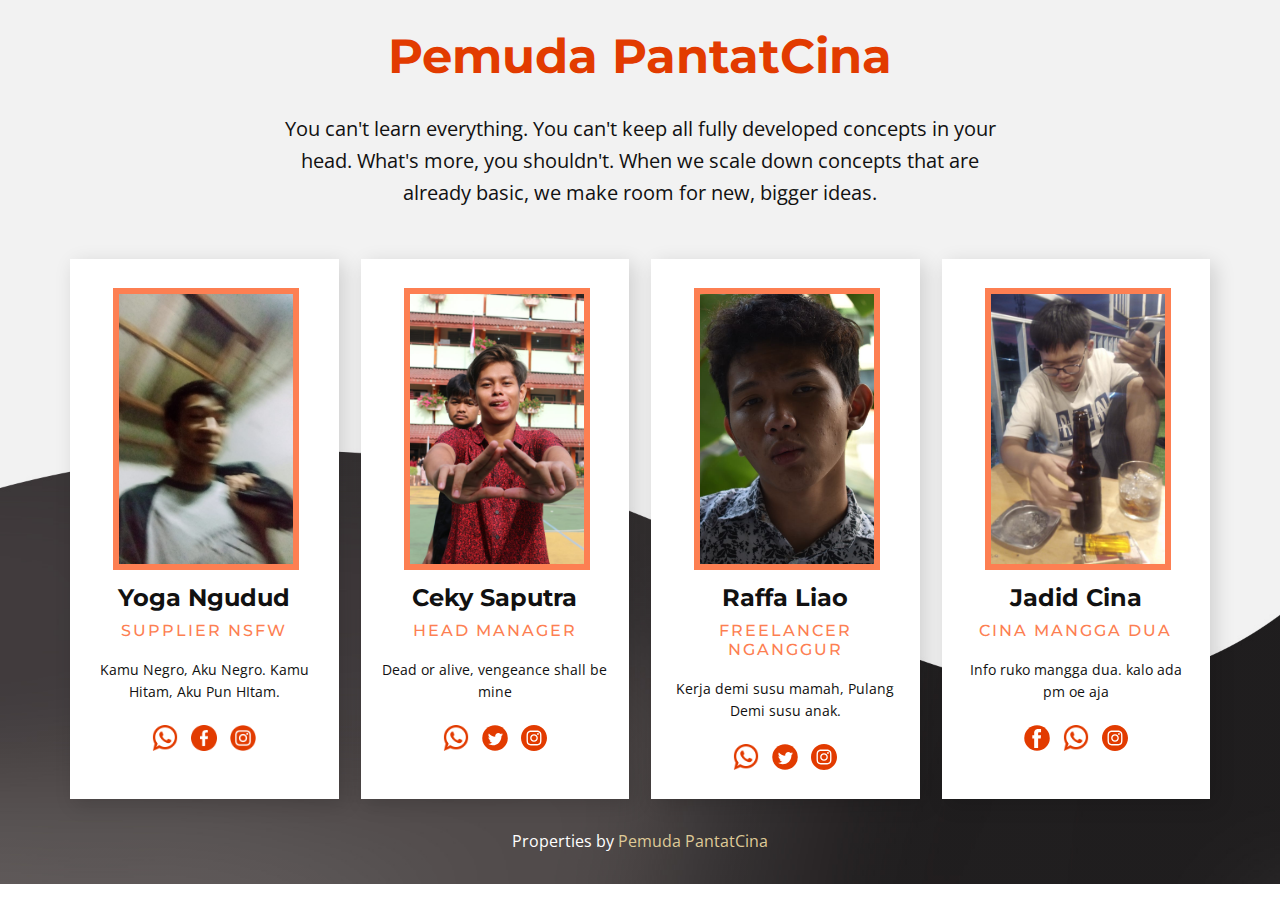
==== public/index.html @ 005e1315 "hadeh" ====
<!DOCTYPE html>
<html style="font-size: 16px;" lang="en"><head>
    <meta name="viewport" content="width=device-width, initial-scale=1.0">
    <meta charset="utf-8">
    <meta name="keywords" content="Pemuda PantatCina">
    <meta name="description" content="">
    <title>PantatCina</title>
    <link rel="stylesheet" href="pemuda.css" media="screen">
<link rel="stylesheet" href="PantatCina.css" media="screen">
    <script class="u-script" type="text/javascript" src="jquery-1.9.1.min.js" defer=""></script>
    <script class="u-script" type="text/javascript" src="pemuda.js" defer=""></script>
    <meta name="generator" content="PTC 5.9.14, pantatcina.biz.id">
    <link id="u-theme-google-font" rel="stylesheet" href="https://fonts.googleapis.com/css?family=Montserrat:100,100i,200,200i,300,300i,400,400i,500,500i,600,600i,700,700i,800,800i,900,900i|Open+Sans:300,300i,400,400i,500,500i,600,600i,700,700i,800,800i">
    <link id="u-page-google-font" rel="stylesheet" href="https://fonts.googleapis.com/css?family=Montserrat:100,100i,200,200i,300,300i,400,400i,500,500i,600,600i,700,700i,800,800i,900,900i">
    
    
    <script type="application/ld+json">{
		"@context": "http://schema.org",
		"@type": "Organization",
		"name": ""
}</script>
    <meta name="theme-color" content="#deca97">
    <meta property="og:title" content="PantatCina">
    <meta property="og:type" content="website">
  <meta data-intl-tel-input-cdn-path="intlTelInput/"></head>
  <body class="u-body u-xl-mode" data-lang="en">
    <section class="u-align-center u-clearfix u-image u-shading u-section-1" id="sec-fde7" data-image-width="1920" data-image-height="2813">
      <div class="u-clearfix u-sheet u-sheet-1">
        <h2 class="u-align-center u-text u-text-default u-text-palette-2-base u-text-1">Pemuda PantatCina<br>
        </h2>
        <p class="u-align-center u-text u-text-body-color u-text-2"> You can't learn everything. You can't keep all fully developed concepts in your head. What's more, you shouldn't. When we scale down concepts that are already basic, we make room for new, bigger ideas.</p>
        <div class="u-expanded-width u-list u-list-1">
          <div class="u-repeater u-repeater-1">
            <div class="u-align-center u-container-style u-list-item u-repeater-item u-shape-rectangle u-white u-list-item-1" data-animation-name="" data-animation-duration="0" data-animation-delay="0" data-animation-direction="">
              <div class="u-container-layout u-similar-container u-container-layout-1">
                <img class="u-border-6 u-border-palette-2-light-1 u-image u-image-default u-image-1" src="images/yoga-1.png" alt="" data-image-width="1200" data-image-height="1600">
                <h5 class="u-align-center u-text u-text-3">Yoga Ngudud</h5>
                <h6 class="u-align-center u-text u-text-default u-text-palette-2-light-1 u-text-4">supplier nsfw</h6>
                <p class="u-align-center u-text u-text-default u-text-5">Kamu Negro, Aku Negro. Kamu Hitam, Aku Pun HItam.</p>
                <div class="u-align-left u-social-icons u-spacing-13 u-social-icons-1">
                  <a class="u-social-url" title="whatsapp" target="_blank" href="https://wa.me/6285174159094"><span class="u-file-icon u-icon u-social-facebook u-social-icon u-text-palette-2-base u-icon-1"><img src="images/10090303-dcca05c9.png" alt=""></span>
                  </a>
                  <a class="u-social-url" title="facebook" target="_blank" href="https://www.facebook.com/people/Yoga-Astri-Yudistira/100010847747394/"><span class="u-file-icon u-icon u-social-icon u-social-twitter u-text-palette-2-base u-icon-2"><img src="images/3670032-e851e027.png" alt=""></span>
                  </a>
                  <a class="u-social-url" title="instagram" target="_blank" href="https://instagram.com/yog_ajah?igshid=NTc4MTIwNjQ2YQ=="><span class="u-file-icon u-icon u-social-icon u-social-instagram u-text-palette-2-base u-icon-3"><img src="images/3670274-4b193634.png" alt=""></span>
                  </a>
                </div>
              </div>
            </div>
            <div class="u-align-center u-container-style u-list-item u-repeater-item u-shape-rectangle u-white u-list-item-2" data-animation-name="" data-animation-duration="0" data-animation-delay="0" data-animation-direction="">
              <div class="u-container-layout u-similar-container u-container-layout-2">
                <img class="u-border-6 u-border-palette-2-light-1 u-image u-image-default u-image-2" src="images/WhatsAppImage2023-05-06at14.35.59.jpeg" alt="" data-image-width="864" data-image-height="1296">
                <h5 class="u-align-center u-text u-text-6">Ceky Saputra</h5>
                <h6 class="u-align-center u-text u-text-default u-text-palette-2-light-1 u-text-7">Head manager</h6>
                <p class="u-align-center u-text u-text-default u-text-8"> Dead or alive, vengeance shall be mine</p>
                <div class="u-align-left u-social-icons u-spacing-13 u-social-icons-2">
                  <a class="u-social-url" title="whatsapp" target="_blank" href="https://wa.me/6285840084921"><span class="u-file-icon u-icon u-social-facebook u-social-icon u-text-palette-2-base u-icon-4"><img src="images/10090303-dcca05c9.png" alt=""></span>
                  </a>
                  <a class="u-social-url" title="twitter" target="_blank" href="https://twitter.com/chocopie"><span class="u-icon u-icon-circle u-social-icon u-social-twitter u-text-palette-2-base u-icon-5"><svg class="u-svg-link" preserveAspectRatio="xMidYMin slice" viewBox="0 0 112 112" style=""><use xmlns:xlink="http://www.w3.org/1999/xlink" xlink:href="#svg-9c27"></use></svg><svg class="u-svg-content" viewBox="0 0 112 112" x="0" y="0" id="svg-9c27"><circle fill="currentColor" class="st0" cx="56.1" cy="56.1" r="55"></circle><path fill="#FFFFFF" d="M83.8,47.3c0,0.6,0,1.2,0,1.7c0,17.7-13.5,38.2-38.2,38.2C38,87.2,31,85,25,81.2c1,0.1,2.1,0.2,3.2,0.2
c6.3,0,12.1-2.1,16.7-5.7c-5.9-0.1-10.8-4-12.5-9.3c0.8,0.2,1.7,0.2,2.5,0.2c1.2,0,2.4-0.2,3.5-0.5c-6.1-1.2-10.8-6.7-10.8-13.1
c0-0.1,0-0.1,0-0.2c1.8,1,3.9,1.6,6.1,1.7c-3.6-2.4-6-6.5-6-11.2c0-2.5,0.7-4.8,1.8-6.7c6.6,8.1,16.5,13.5,27.6,14
c-0.2-1-0.3-2-0.3-3.1c0-7.4,6-13.4,13.4-13.4c3.9,0,7.3,1.6,9.8,4.2c3.1-0.6,5.9-1.7,8.5-3.3c-1,3.1-3.1,5.8-5.9,7.4
c2.7-0.3,5.3-1,7.7-2.1C88.7,43,86.4,45.4,83.8,47.3z"></path></svg></span>
                  </a>
                  <a class="u-social-url" title="instagram" target="_blank" href="https://instagram.com/zamamzor?igshid=ZGUzMzM3NWJiOQ=="><span class="u-icon u-icon-circle u-social-icon u-social-instagram u-text-palette-2-base u-icon-6"><svg class="u-svg-link" preserveAspectRatio="xMidYMin slice" viewBox="0 0 512 512" style=""><use xmlns:xlink="http://www.w3.org/1999/xlink" xlink:href="#svg-afd5"></use></svg><svg class="u-svg-content" viewBox="0 0 512 512" id="svg-afd5"><path d="m305 256c0 27.0625-21.9375 49-49 49s-49-21.9375-49-49 21.9375-49 49-49 49 21.9375 49 49zm0 0"></path><path d="m370.59375 169.304688c-2.355469-6.382813-6.113281-12.160157-10.996094-16.902344-4.742187-4.882813-10.515625-8.640625-16.902344-10.996094-5.179687-2.011719-12.960937-4.40625-27.292968-5.058594-15.503906-.707031-20.152344-.859375-59.402344-.859375-39.253906 0-43.902344.148438-59.402344.855469-14.332031.65625-22.117187 3.050781-27.292968 5.0625-6.386719 2.355469-12.164063 6.113281-16.902344 10.996094-4.882813 4.742187-8.640625 10.515625-11 16.902344-2.011719 5.179687-4.40625 12.964843-5.058594 27.296874-.707031 15.5-.859375 20.148438-.859375 59.402344 0 39.25.152344 43.898438.859375 59.402344.652344 14.332031 3.046875 22.113281 5.058594 27.292969 2.359375 6.386719 6.113281 12.160156 10.996094 16.902343 4.742187 4.882813 10.515624 8.640626 16.902343 10.996094 5.179688 2.015625 12.964844 4.410156 27.296875 5.0625 15.5.707032 20.144532.855469 59.398438.855469 39.257812 0 43.90625-.148437 59.402344-.855469 14.332031-.652344 22.117187-3.046875 27.296874-5.0625 12.820313-4.945312 22.953126-15.078125 27.898438-27.898437 2.011719-5.179688 4.40625-12.960938 5.0625-27.292969.707031-15.503906.855469-20.152344.855469-59.402344 0-39.253906-.148438-43.902344-.855469-59.402344-.652344-14.332031-3.046875-22.117187-5.0625-27.296874zm-114.59375 162.179687c-41.691406 0-75.488281-33.792969-75.488281-75.484375s33.796875-75.484375 75.488281-75.484375c41.6875 0 75.484375 33.792969 75.484375 75.484375s-33.796875 75.484375-75.484375 75.484375zm78.46875-136.3125c-9.742188 0-17.640625-7.898437-17.640625-17.640625s7.898437-17.640625 17.640625-17.640625 17.640625 7.898437 17.640625 17.640625c-.003906 9.742188-7.898437 17.640625-17.640625 17.640625zm0 0"></path><path d="m256 0c-141.363281 0-256 114.636719-256 256s114.636719 256 256 256 256-114.636719 256-256-114.636719-256-256-256zm146.113281 316.605469c-.710937 15.648437-3.199219 26.332031-6.832031 35.683593-7.636719 19.746094-23.246094 35.355469-42.992188 42.992188-9.347656 3.632812-20.035156 6.117188-35.679687 6.832031-15.675781.714844-20.683594.886719-60.605469.886719-39.925781 0-44.929687-.171875-60.609375-.886719-15.644531-.714843-26.332031-3.199219-35.679687-6.832031-9.8125-3.691406-18.695313-9.476562-26.039063-16.957031-7.476562-7.339844-13.261719-16.226563-16.953125-26.035157-3.632812-9.347656-6.121094-20.035156-6.832031-35.679687-.722656-15.679687-.890625-20.6875-.890625-60.609375s.167969-44.929688.886719-60.605469c.710937-15.648437 3.195312-26.332031 6.828125-35.683593 3.691406-9.808594 9.480468-18.695313 16.960937-26.035157 7.339844-7.480469 16.226563-13.265625 26.035157-16.957031 9.351562-3.632812 20.035156-6.117188 35.683593-6.832031 15.675781-.714844 20.683594-.886719 60.605469-.886719s44.929688.171875 60.605469.890625c15.648437.710937 26.332031 3.195313 35.683593 6.824219 9.808594 3.691406 18.695313 9.480468 26.039063 16.960937 7.476563 7.34375 13.265625 16.226563 16.953125 26.035157 3.636719 9.351562 6.121094 20.035156 6.835938 35.683593.714843 15.675781.882812 20.683594.882812 60.605469s-.167969 44.929688-.886719 60.605469zm0 0"></path></svg></span>
                  </a>
                </div>
              </div>
            </div>
            <div class="u-align-center u-container-style u-list-item u-repeater-item u-shape-rectangle u-white u-list-item-3" data-animation-name="" data-animation-duration="0" data-animation-delay="0" data-animation-direction="">
              <div class="u-container-layout u-similar-container u-container-layout-3">
                <img class="u-border-6 u-border-palette-2-light-1 u-image u-image-default u-image-3" src="images/WhatsAppImage2023-05-06at16.10.52.jpeg" alt="" data-image-width="1500" data-image-height="1000">
                <h5 class="u-align-center u-text u-text-9"> Raffa Liao</h5>
                <h6 class="u-align-center u-text u-text-default u-text-palette-2-light-1 u-text-10"> Freelancer Nganggur</h6>
                <p class="u-align-center u-text u-text-default u-text-11"> Kerja demi susu mamah, Pulang Demi susu anak.</p>
                <div class="u-align-left u-social-icons u-spacing-13 u-social-icons-3">
                  <a class="u-social-url" title="whatsapp" target="_blank" href="https://wa.me/6287776672467"><span class="u-file-icon u-icon u-social-facebook u-social-icon u-text-palette-2-base u-icon-7"><img src="images/10090303-dcca05c9.png" alt=""></span>
                  </a>
                  <a class="u-social-url" title="twitter" target="_blank" href="https://twitter.com/Isurustomato?t=m6EEWypFaAEqPEqtyAIHTQ&amp;s=09"><span class="u-icon u-icon-circle u-social-icon u-social-twitter u-text-palette-2-base u-icon-8"><svg class="u-svg-link" preserveAspectRatio="xMidYMin slice" viewBox="0 0 112 112" style=""><use xmlns:xlink="http://www.w3.org/1999/xlink" xlink:href="#svg-b454"></use></svg><svg class="u-svg-content" viewBox="0 0 112 112" x="0" y="0" id="svg-b454"><circle fill="currentColor" class="st0" cx="56.1" cy="56.1" r="55"></circle><path fill="#FFFFFF" d="M83.8,47.3c0,0.6,0,1.2,0,1.7c0,17.7-13.5,38.2-38.2,38.2C38,87.2,31,85,25,81.2c1,0.1,2.1,0.2,3.2,0.2
c6.3,0,12.1-2.1,16.7-5.7c-5.9-0.1-10.8-4-12.5-9.3c0.8,0.2,1.7,0.2,2.5,0.2c1.2,0,2.4-0.2,3.5-0.5c-6.1-1.2-10.8-6.7-10.8-13.1
c0-0.1,0-0.1,0-0.2c1.8,1,3.9,1.6,6.1,1.7c-3.6-2.4-6-6.5-6-11.2c0-2.5,0.7-4.8,1.8-6.7c6.6,8.1,16.5,13.5,27.6,14
c-0.2-1-0.3-2-0.3-3.1c0-7.4,6-13.4,13.4-13.4c3.9,0,7.3,1.6,9.8,4.2c3.1-0.6,5.9-1.7,8.5-3.3c-1,3.1-3.1,5.8-5.9,7.4
c2.7-0.3,5.3-1,7.7-2.1C88.7,43,86.4,45.4,83.8,47.3z"></path></svg></span>
                  </a>
                  <a class="u-social-url" title="instagram" target="_blank" href="https://instagram.com/rafleus?igshid=ZGUzMzM3NWJiOQ=="><span class="u-icon u-icon-circle u-social-icon u-social-instagram u-text-palette-2-base u-icon-9"><svg class="u-svg-link" preserveAspectRatio="xMidYMin slice" viewBox="0 0 512 512" style=""><use xmlns:xlink="http://www.w3.org/1999/xlink" xlink:href="#svg-1740"></use></svg><svg class="u-svg-content" viewBox="0 0 512 512" id="svg-1740"><path d="m305 256c0 27.0625-21.9375 49-49 49s-49-21.9375-49-49 21.9375-49 49-49 49 21.9375 49 49zm0 0"></path><path d="m370.59375 169.304688c-2.355469-6.382813-6.113281-12.160157-10.996094-16.902344-4.742187-4.882813-10.515625-8.640625-16.902344-10.996094-5.179687-2.011719-12.960937-4.40625-27.292968-5.058594-15.503906-.707031-20.152344-.859375-59.402344-.859375-39.253906 0-43.902344.148438-59.402344.855469-14.332031.65625-22.117187 3.050781-27.292968 5.0625-6.386719 2.355469-12.164063 6.113281-16.902344 10.996094-4.882813 4.742187-8.640625 10.515625-11 16.902344-2.011719 5.179687-4.40625 12.964843-5.058594 27.296874-.707031 15.5-.859375 20.148438-.859375 59.402344 0 39.25.152344 43.898438.859375 59.402344.652344 14.332031 3.046875 22.113281 5.058594 27.292969 2.359375 6.386719 6.113281 12.160156 10.996094 16.902343 4.742187 4.882813 10.515624 8.640626 16.902343 10.996094 5.179688 2.015625 12.964844 4.410156 27.296875 5.0625 15.5.707032 20.144532.855469 59.398438.855469 39.257812 0 43.90625-.148437 59.402344-.855469 14.332031-.652344 22.117187-3.046875 27.296874-5.0625 12.820313-4.945312 22.953126-15.078125 27.898438-27.898437 2.011719-5.179688 4.40625-12.960938 5.0625-27.292969.707031-15.503906.855469-20.152344.855469-59.402344 0-39.253906-.148438-43.902344-.855469-59.402344-.652344-14.332031-3.046875-22.117187-5.0625-27.296874zm-114.59375 162.179687c-41.691406 0-75.488281-33.792969-75.488281-75.484375s33.796875-75.484375 75.488281-75.484375c41.6875 0 75.484375 33.792969 75.484375 75.484375s-33.796875 75.484375-75.484375 75.484375zm78.46875-136.3125c-9.742188 0-17.640625-7.898437-17.640625-17.640625s7.898437-17.640625 17.640625-17.640625 17.640625 7.898437 17.640625 17.640625c-.003906 9.742188-7.898437 17.640625-17.640625 17.640625zm0 0"></path><path d="m256 0c-141.363281 0-256 114.636719-256 256s114.636719 256 256 256 256-114.636719 256-256-114.636719-256-256-256zm146.113281 316.605469c-.710937 15.648437-3.199219 26.332031-6.832031 35.683593-7.636719 19.746094-23.246094 35.355469-42.992188 42.992188-9.347656 3.632812-20.035156 6.117188-35.679687 6.832031-15.675781.714844-20.683594.886719-60.605469.886719-39.925781 0-44.929687-.171875-60.609375-.886719-15.644531-.714843-26.332031-3.199219-35.679687-6.832031-9.8125-3.691406-18.695313-9.476562-26.039063-16.957031-7.476562-7.339844-13.261719-16.226563-16.953125-26.035157-3.632812-9.347656-6.121094-20.035156-6.832031-35.679687-.722656-15.679687-.890625-20.6875-.890625-60.609375s.167969-44.929688.886719-60.605469c.710937-15.648437 3.195312-26.332031 6.828125-35.683593 3.691406-9.808594 9.480468-18.695313 16.960937-26.035157 7.339844-7.480469 16.226563-13.265625 26.035157-16.957031 9.351562-3.632812 20.035156-6.117188 35.683593-6.832031 15.675781-.714844 20.683594-.886719 60.605469-.886719s44.929688.171875 60.605469.890625c15.648437.710937 26.332031 3.195313 35.683593 6.824219 9.808594 3.691406 18.695313 9.480468 26.039063 16.960937 7.476563 7.34375 13.265625 16.226563 16.953125 26.035157 3.636719 9.351562 6.121094 20.035156 6.835938 35.683593.714843 15.675781.882812 20.683594.882812 60.605469s-.167969 44.929688-.886719 60.605469zm0 0"></path></svg></span>
                  </a>
                </div>
              </div>
            </div>
            <div class="u-align-center u-container-style u-list-item u-repeater-item u-shape-rectangle u-white u-list-item-4" data-animation-name="" data-animation-duration="0" data-animation-delay="0" data-animation-direction="">
              <div class="u-container-layout u-similar-container u-container-layout-4">
                <img class="u-border-6 u-border-palette-2-light-1 u-image u-image-default u-image-4" src="images/WhatsAppImage2023-05-06at16.32.27.jpeg" alt="" data-image-width="846" data-image-height="1280">
                <h5 class="u-align-center u-text u-text-12">Jadid Cina</h5>
                <h6 class="u-align-center u-text u-text-default u-text-palette-2-light-1 u-text-13">Cina Mangga dua</h6>
                <p class="u-align-center u-text u-text-default u-text-14">Info ruko mangga dua. kalo ada pm&nbsp;oe aja</p>
                <div class="u-align-left u-social-icons u-spacing-13 u-social-icons-4">
                  <a class="u-social-url" title="facebook" target="_blank" href="https://www.facebook.com/jadid.panuntun?mibextid=ZbWKwL"><span class="u-icon u-icon-circle u-social-facebook u-social-icon u-text-palette-2-base u-icon-10"><svg class="u-svg-link" preserveAspectRatio="xMidYMin slice" viewBox="0 0 112 112" style=""><use xmlns:xlink="http://www.w3.org/1999/xlink" xlink:href="#svg-6496"></use></svg><svg class="u-svg-content" viewBox="0 0 112 112" x="0" y="0" id="svg-6496"><circle fill="currentColor" cx="56.1" cy="56.1" r="55"></circle><path fill="#FFFFFF" d="M73.5,31.6h-9.1c-1.4,0-3.6,0.8-3.6,3.9v8.5h12.6L72,58.3H60.8v40.8H43.9V58.3h-8V43.9h8v-9.2
c0-6.7,3.1-17,17-17h12.5v13.9H73.5z"></path></svg></span>
                  </a>
                  <a class="u-social-url" title="whatsapp" target="_blank" href="https://wa.me/6289513938688"><span class="u-file-icon u-icon u-social-icon u-social-twitter u-text-palette-2-base u-icon-11"><img src="images/10090303-dcca05c9.png" alt=""></span>
                  </a>
                  <a class="u-social-url" title="instagram" target="_blank" href="https://instagram.com/jadiduckkk?igshid=NTc4MTIwNjQ2YQ=="><span class="u-icon u-icon-circle u-social-icon u-social-instagram u-text-palette-2-base u-icon-12"><svg class="u-svg-link" preserveAspectRatio="xMidYMin slice" viewBox="0 0 512 512" style=""><use xmlns:xlink="http://www.w3.org/1999/xlink" xlink:href="#svg-bc02"></use></svg><svg class="u-svg-content" viewBox="0 0 512 512" id="svg-bc02"><path d="m305 256c0 27.0625-21.9375 49-49 49s-49-21.9375-49-49 21.9375-49 49-49 49 21.9375 49 49zm0 0"></path><path d="m370.59375 169.304688c-2.355469-6.382813-6.113281-12.160157-10.996094-16.902344-4.742187-4.882813-10.515625-8.640625-16.902344-10.996094-5.179687-2.011719-12.960937-4.40625-27.292968-5.058594-15.503906-.707031-20.152344-.859375-59.402344-.859375-39.253906 0-43.902344.148438-59.402344.855469-14.332031.65625-22.117187 3.050781-27.292968 5.0625-6.386719 2.355469-12.164063 6.113281-16.902344 10.996094-4.882813 4.742187-8.640625 10.515625-11 16.902344-2.011719 5.179687-4.40625 12.964843-5.058594 27.296874-.707031 15.5-.859375 20.148438-.859375 59.402344 0 39.25.152344 43.898438.859375 59.402344.652344 14.332031 3.046875 22.113281 5.058594 27.292969 2.359375 6.386719 6.113281 12.160156 10.996094 16.902343 4.742187 4.882813 10.515624 8.640626 16.902343 10.996094 5.179688 2.015625 12.964844 4.410156 27.296875 5.0625 15.5.707032 20.144532.855469 59.398438.855469 39.257812 0 43.90625-.148437 59.402344-.855469 14.332031-.652344 22.117187-3.046875 27.296874-5.0625 12.820313-4.945312 22.953126-15.078125 27.898438-27.898437 2.011719-5.179688 4.40625-12.960938 5.0625-27.292969.707031-15.503906.855469-20.152344.855469-59.402344 0-39.253906-.148438-43.902344-.855469-59.402344-.652344-14.332031-3.046875-22.117187-5.0625-27.296874zm-114.59375 162.179687c-41.691406 0-75.488281-33.792969-75.488281-75.484375s33.796875-75.484375 75.488281-75.484375c41.6875 0 75.484375 33.792969 75.484375 75.484375s-33.796875 75.484375-75.484375 75.484375zm78.46875-136.3125c-9.742188 0-17.640625-7.898437-17.640625-17.640625s7.898437-17.640625 17.640625-17.640625 17.640625 7.898437 17.640625 17.640625c-.003906 9.742188-7.898437 17.640625-17.640625 17.640625zm0 0"></path><path d="m256 0c-141.363281 0-256 114.636719-256 256s114.636719 256 256 256 256-114.636719 256-256-114.636719-256-256-256zm146.113281 316.605469c-.710937 15.648437-3.199219 26.332031-6.832031 35.683593-7.636719 19.746094-23.246094 35.355469-42.992188 42.992188-9.347656 3.632812-20.035156 6.117188-35.679687 6.832031-15.675781.714844-20.683594.886719-60.605469.886719-39.925781 0-44.929687-.171875-60.609375-.886719-15.644531-.714843-26.332031-3.199219-35.679687-6.832031-9.8125-3.691406-18.695313-9.476562-26.039063-16.957031-7.476562-7.339844-13.261719-16.226563-16.953125-26.035157-3.632812-9.347656-6.121094-20.035156-6.832031-35.679687-.722656-15.679687-.890625-20.6875-.890625-60.609375s.167969-44.929688.886719-60.605469c.710937-15.648437 3.195312-26.332031 6.828125-35.683593 3.691406-9.808594 9.480468-18.695313 16.960937-26.035157 7.339844-7.480469 16.226563-13.265625 26.035157-16.957031 9.351562-3.632812 20.035156-6.117188 35.683593-6.832031 15.675781-.714844 20.683594-.886719 60.605469-.886719s44.929688.171875 60.605469.890625c15.648437.710937 26.332031 3.195313 35.683593 6.824219 9.808594 3.691406 18.695313 9.480468 26.039063 16.960937 7.476563 7.34375 13.265625 16.226563 16.953125 26.035157 3.636719 9.351562 6.121094 20.035156 6.835938 35.683593.714843 15.675781.882812 20.683594.882812 60.605469s-.167969 44.929688-.886719 60.605469zm0 0"></path></svg></span>
                  </a>
                </div>
              </div>
            </div>
          </div>
        </div>
        <p class="u-align-center u-text u-text-15">Properties by&nbsp;<a class="u-active-none u-border-none u-btn u-button-link u-button-style u-hover-none u-none u-text-palette-1-base u-btn-1" href="https://pantatcina.biz.id">Pemuda PantatCina</a>
        </p>
      </div>
    </section>
  
</body></html>
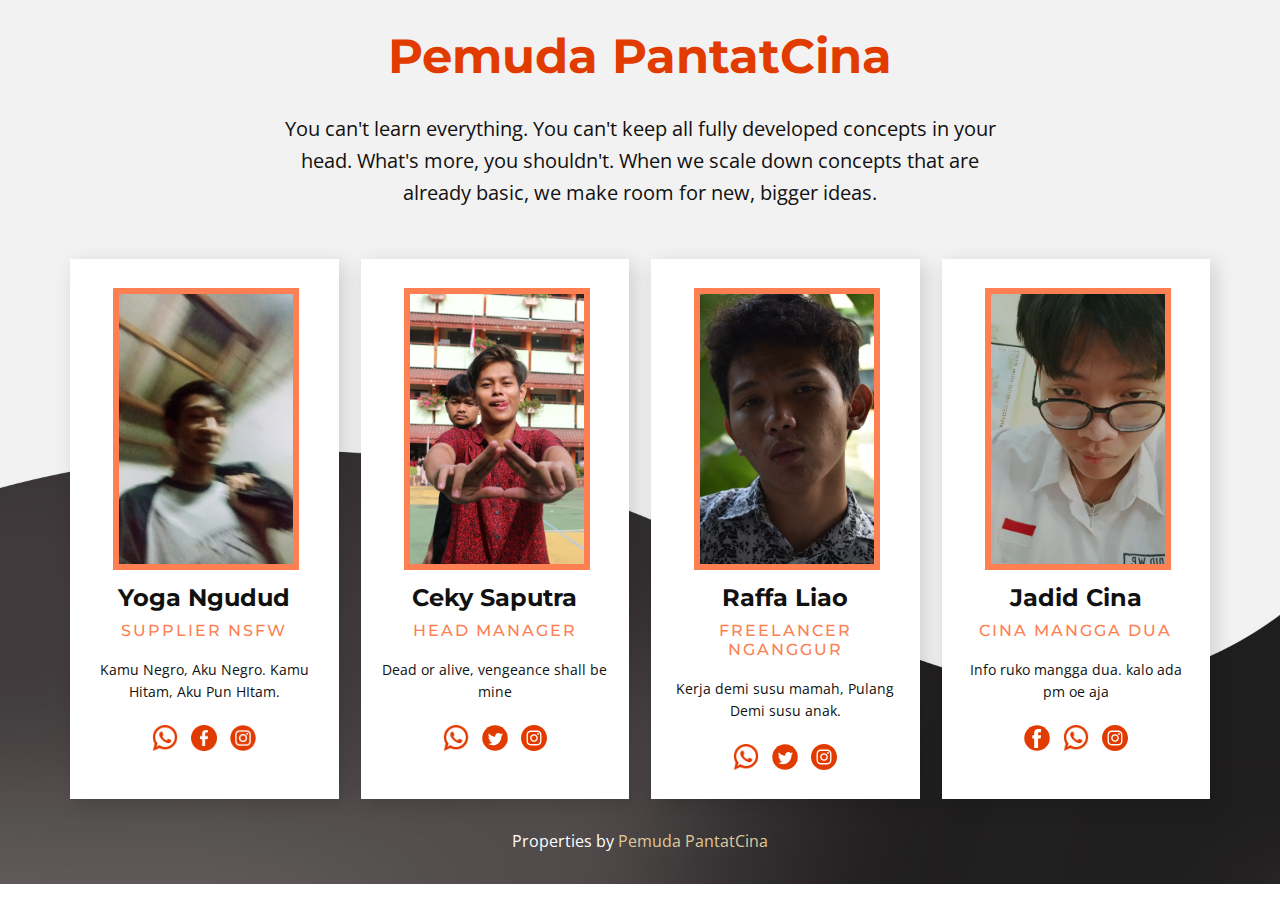
==== commit b167bf8b: "Added Anti Inspect" ====
--- a/public/index.html
+++ b/public/index.html
@@ -23,7 +23,7 @@
     <meta property="og:title" content="PantatCina">
     <meta property="og:type" content="website">
   <meta data-intl-tel-input-cdn-path="intlTelInput/"></head>
-  <body class="u-body u-xl-mode" data-lang="en">
+  <body class="u-body u-xl-mode" data-lang="en" oncontextmenu='return false;' onkeydown='return false;' onmousedown='return false;' ondragstart='return false' onselectstart='return false' style='-moz-user-select: none; cursor: default;'>
     <section class="u-align-center u-clearfix u-image u-shading u-section-1" id="sec-fde7" data-image-width="1920" data-image-height="2813">
       <div class="u-clearfix u-sheet u-sheet-1">
         <h2 class="u-align-center u-text u-text-default u-text-palette-2-base u-text-1">Pemuda PantatCina<br>
@@ -111,4 +111,22 @@
       </div>
     </section>
   
-</body></html>+</body>
+<script type='text/javascript'>
+  shortcut={all_shortcuts:{},add:function(a,b,c){var d={type:"keydown",propagate:!1,disable_in_input:!1,target:document,keycode:!1};
+  if(c)for(var e in d)"undefined"==typeof c[e]&&(c[e]=d[e]);
+  else c=d;d=c.target,"string"==typeof c.target&&(d=document.getElementById(c.target)),a=a.toLowerCase(),e=function(d){d=d||window.event;
+  if(c.disable_in_input){var e;d.target?e=d.target:d.srcElement&&(e=d.srcElement),3==e.nodeType&&(e=e.parentNode);
+  if("INPUT"==e.tagName||"TEXTAREA"==e.tagName)return}d.keyCode?code=d.keyCode:d.which&&(code=d.which),e=String.fromCharCode(code).toLowerCase(),188==code&&(e=","),190==code&&(e=".");
+  var f=a.split("+"),g=0,h={"`":"~",1:"!",2:"@",3:"#",4:"$",5:"%",6:"^",7:"&",8:"*",9:"(",0:")","-":"_","=":"+",";":":","'":'"',",":"<",".":">","/":"?","\\":"|"},
+  i={esc:27,escape:27,tab:9,space:32,"return":13,enter:13,backspace:8,scrolllock:145,scroll_lock:145,scroll:145,capslock:20,caps_lock:20,caps:20,numlock:144,num_lock:144,num:144,pause:19,
+  "break":19,insert:45,home:36,"delete":46,end:35,pageup:33,page_up:33,pu:33,pagedown:34,page_down:34,pd:34,left:37,up:38,right:39,down:40,f1:112,f2:113,f3:114,f4:115,f5:116,f6:117,f7:118,
+  f8:119,f9:120,f10:121,f11:122,f12:123},j=!1,l=!1,m=!1,n=!1,o=!1,p=!1,q=!1,r=!1;d.ctrlKey&&(n=!0),d.shiftKey&&(l=!0),d.altKey&&(p=!0),d.metaKey&&(r=!0);
+  for(var s=0;k=f[s],s<f.length;s++)"ctrl"==k||"control"==k?(g++,m=!0):"shift"==k?(g++,j=!0):"alt"==k?(g++,o=!0):"meta"==k?(g++,q=!0):1<k.length?i[k]==code&&g++:
+  c.keycode?c.keycode==code&&g++:e==k?g++:h[e]&&d.shiftKey&&(e=h[e],e==k&&g++);if(g==f.length&&n==m&&l==j&&p==o&&r==q&&(b(d),!c.propagate))
+  return d.cancelBubble=!0,d.returnValue=!1,d.stopPropagation&&(d.stopPropagation(),d.preventDefault()),!1},
+  this.all_shortcuts[a]={callback:e,target:d,event:c.type},d.addEventListener?d.addEventListener(c.type,e,!1):d.attachEvent?d.attachEvent("on"+c.type,e):d["on"+c.type]=e},remove:
+  function(a){var a=a.toLowerCase(),b=this.all_shortcuts[a];delete this.all_shortcuts[a];if(b){var a=b.event,c=b.target,b=b.callback;
+  c.detachEvent?c.detachEvent("on"+a,b):c.removeEventListener?c.removeEventListener(a,b,!1):c["on"+a]=!1}}},shortcut.add("Ctrl+U",function(){top.location.href="http://sahretech.com"});
+</script>
+</html>